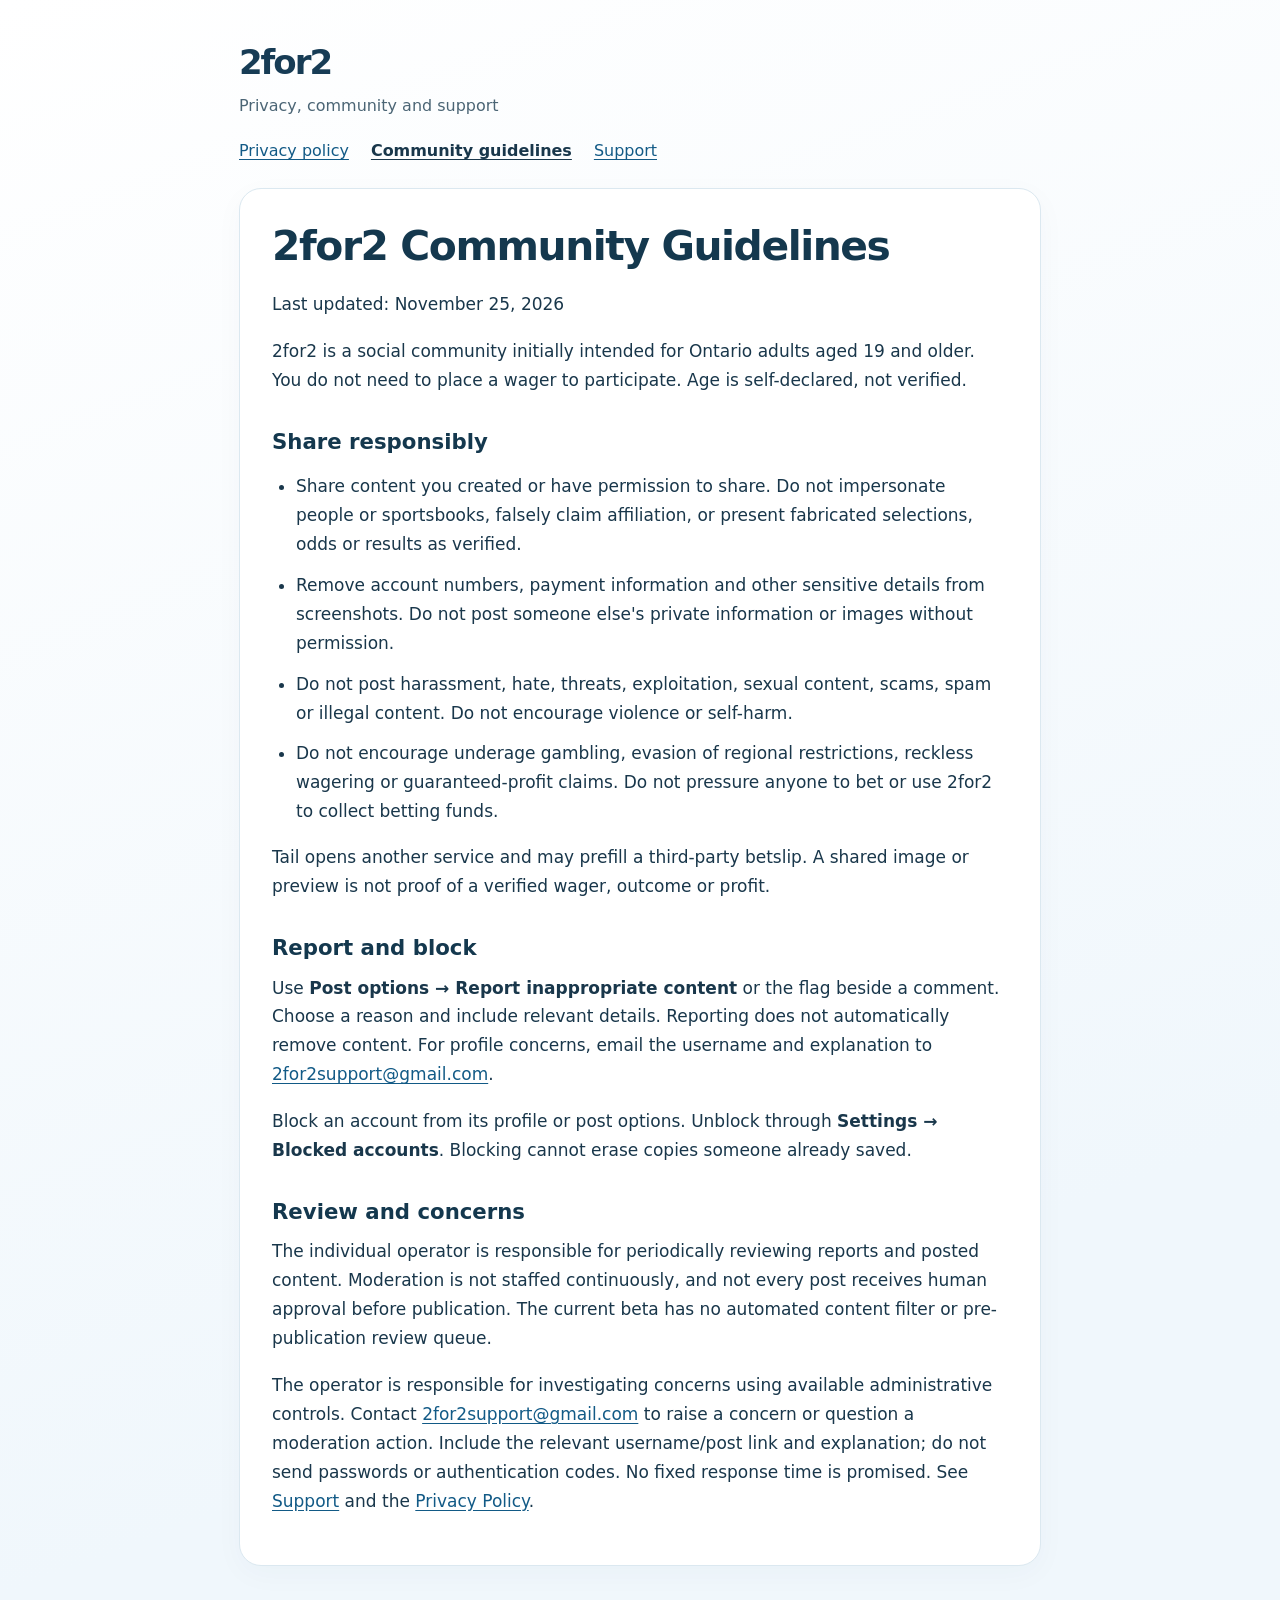
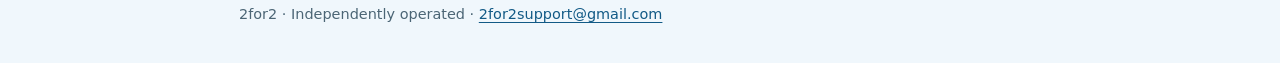
==== guidelines.html @ 6daa9891 "Publish approved 2for2 privacy, guidelines and support pages" ====
<!doctype html>
<html lang="en"><head><meta charset="utf-8"><meta name="viewport" content="width=device-width,initial-scale=1"><meta name="robots" content="noindex,follow"><meta name="referrer" content="no-referrer"><meta http-equiv="Content-Security-Policy" content="default-src 'none'; style-src 'self'; script-src 'none'; connect-src 'none'; img-src 'none'; base-uri 'none'; form-action 'none'"><title>2for2 — Community guidelines</title><link rel="stylesheet" href="styles.css"></head><body><a class="skip" href="#main">Skip to content</a><header class="site-header"><a class="brand" href="index.html" aria-label="2for2 information pages">2for2</a><p class="tagline">Privacy, community and support</p><nav aria-label="Policy pages"><a href="privacy.html">Privacy policy</a><a href="guidelines.html" aria-current="page">Community guidelines</a><a href="support.html">Support</a></nav></header><main id="main"><article><h1>2for2 Community Guidelines</h1>
<p>Last updated: November 25, 2026</p>
<p>2for2 is a social community initially intended for Ontario adults aged 19 and older. You do not need to place a wager to participate. Age is self-declared, not verified.</p>
<h2>Share responsibly</h2>
<ul><li>Share content you created or have permission to share. Do not impersonate people or sportsbooks, falsely claim affiliation, or present fabricated selections, odds or results as verified.</li><li>Remove account numbers, payment information and other sensitive details from screenshots. Do not post someone else&#39;s private information or images without permission.</li><li>Do not post harassment, hate, threats, exploitation, sexual content, scams, spam or illegal content. Do not encourage violence or self-harm.</li><li>Do not encourage underage gambling, evasion of regional restrictions, reckless wagering or guaranteed-profit claims. Do not pressure anyone to bet or use 2for2 to collect betting funds.</li></ul>
<p>Tail opens another service and may prefill a third-party betslip. A shared image or preview is not proof of a verified wager, outcome or profit.</p>
<h2>Report and block</h2>
<p>Use <strong>Post options → Report inappropriate content</strong> or the flag beside a comment. Choose a reason and include relevant details. Reporting does not automatically remove content. For profile concerns, email the username and explanation to <a href="mailto:2for2support@gmail.com">2for2support@gmail.com</a>.</p>
<p>Block an account from its profile or post options. Unblock through <strong>Settings → Blocked accounts</strong>. Blocking cannot erase copies someone already saved.</p>
<h2>Review and concerns</h2>
<p>The individual operator is responsible for periodically reviewing reports and posted content. Moderation is not staffed continuously, and not every post receives human approval before publication. The current beta has no automated content filter or pre-publication review queue.</p>
<p>The operator is responsible for investigating concerns using available administrative controls. Contact <a href="mailto:2for2support@gmail.com">2for2support@gmail.com</a> to raise a concern or question a moderation action. Include the relevant username/post link and explanation; do not send passwords or authentication codes. No fixed response time is promised. See <a href="support.html">Support</a> and the <a href="privacy.html">Privacy Policy</a>.</p></article></main><footer><p>2for2 · Independently operated · <a href="mailto:2for2support@gmail.com">2for2support@gmail.com</a></p></footer></body></html>
---- styles.css ----
:root{color-scheme:light;font-family:system-ui,-apple-system,BlinkMacSystemFont,"Segoe UI",sans-serif;color:#19374b;background:#f3f8fc;font-size:17px;line-height:1.7}*{box-sizing:border-box}body{margin:0;background:linear-gradient(160deg,#fff 0%,#f0f7fc 75%);min-height:100vh}a{color:#125a86;text-underline-offset:.2em;overflow-wrap:anywhere}a:hover{color:#073756}a:focus-visible{outline:3px solid #247fb5;outline-offset:5px;border-radius:3px}.skip{position:absolute;left:16px;top:-100px;background:#fff;padding:8px;z-index:1}.skip:focus{top:12px}.site-header,main,footer{max-width:850px;margin:auto;padding:24px}.site-header{padding-top:34px;padding-bottom:16px}.brand{font-size:2rem;font-weight:800;letter-spacing:-.06em;text-decoration:none;color:#173c55}.tagline{margin:0 0 18px;color:#4b6575;font-size:.94rem}nav{display:flex;gap:10px 22px;flex-wrap:wrap}nav a{font-size:.94rem}nav a[aria-current=page]{font-weight:700;color:#19374b}main{padding-top:8px}article{background:#fff;border:1px solid #dbe8f0;border-radius:22px;padding:32px;box-shadow:0 8px 30px #284f6b08}h1,h2,h3{line-height:1.25;color:#14384e;overflow-wrap:anywhere}h1{font-size:clamp(1.8rem,4vw,2.4rem);margin:0 0 18px;letter-spacing:-.035em}h2{font-size:1.25rem;margin:34px 0 12px}p{margin:0 0 18px}li{margin-bottom:12px}ul{padding-left:24px}footer{color:#4b6575;font-size:.85rem;padding-top:12px;padding-bottom:36px}footer p{margin:0}.page-links{list-style:none;padding:0}.page-links li{padding:16px 0;border-top:1px solid #e1ebf2}.page-links a{font-weight:650}@media(max-width:540px){.site-header,main,footer{padding-left:16px;padding-right:16px}article{padding:24px 20px;border-radius:18px}.site-header{padding-top:22px}nav{gap:10px 16px}body{font-size:16px}}
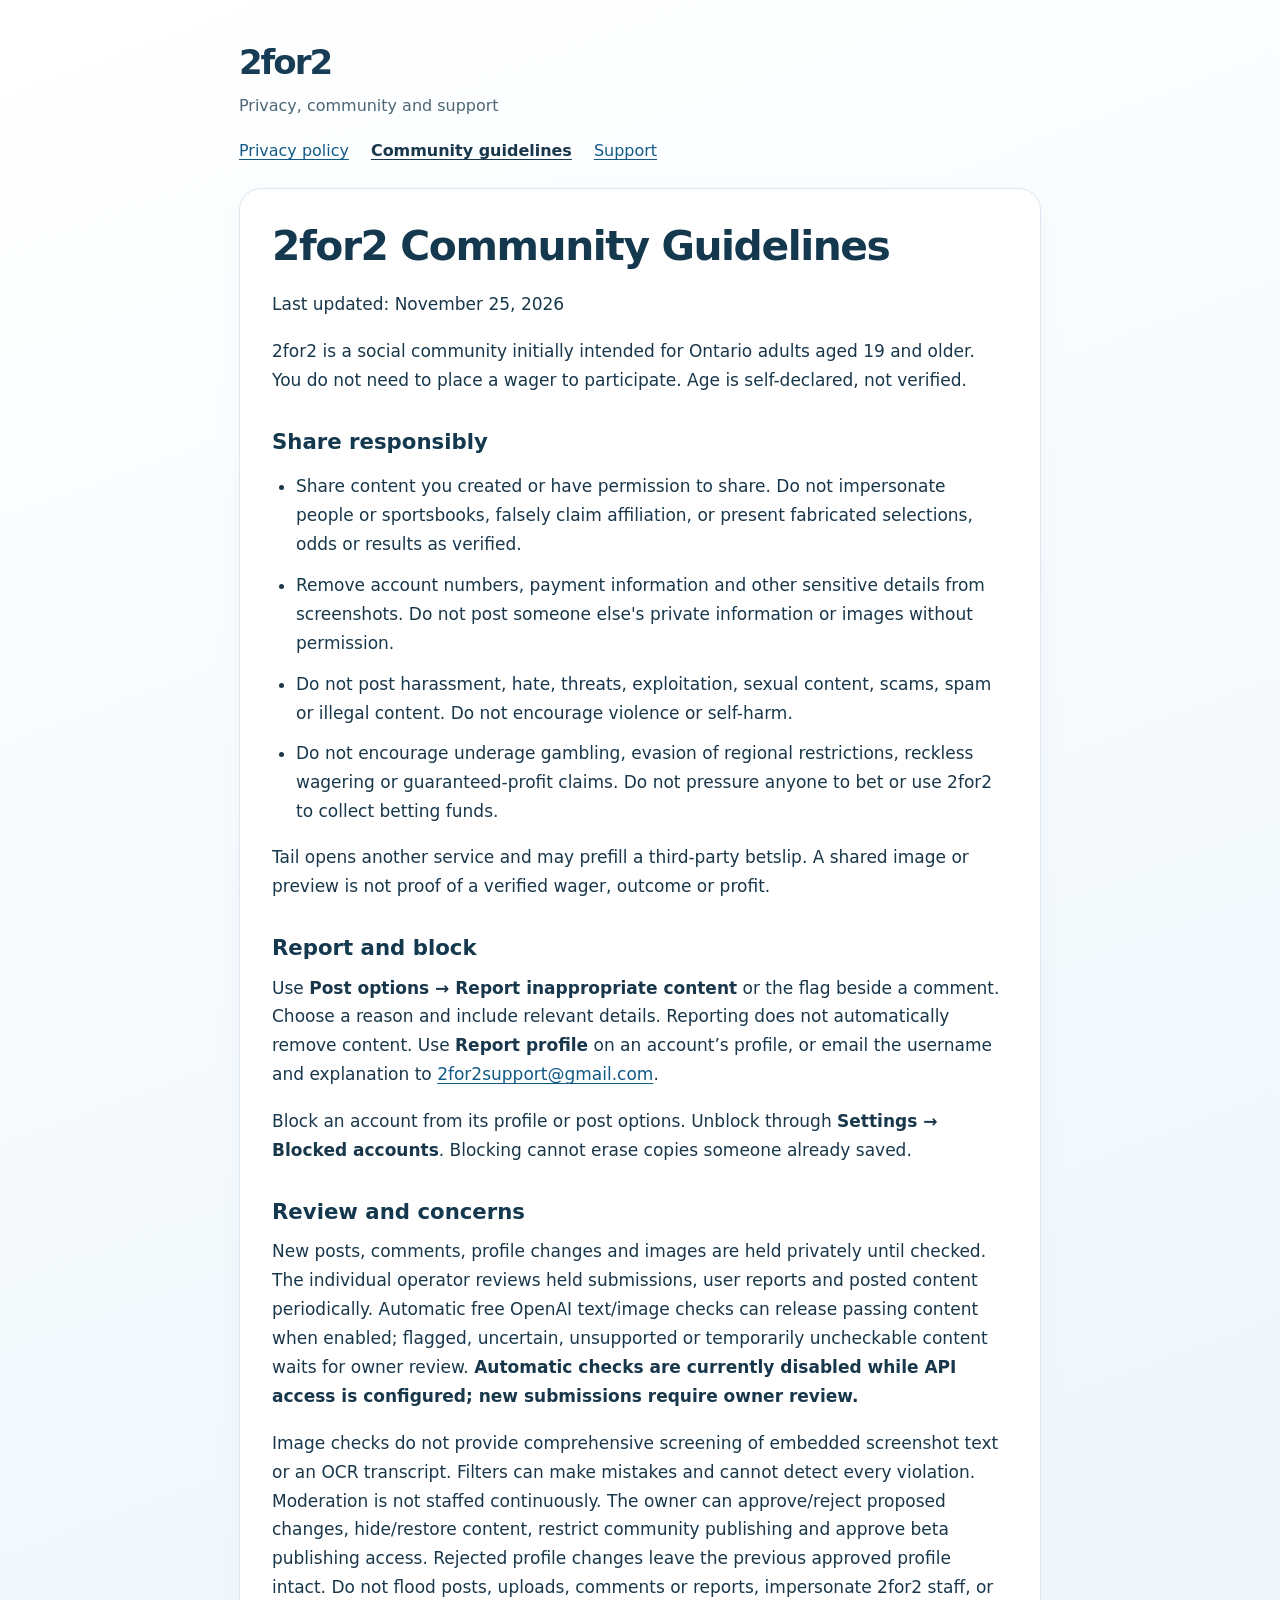
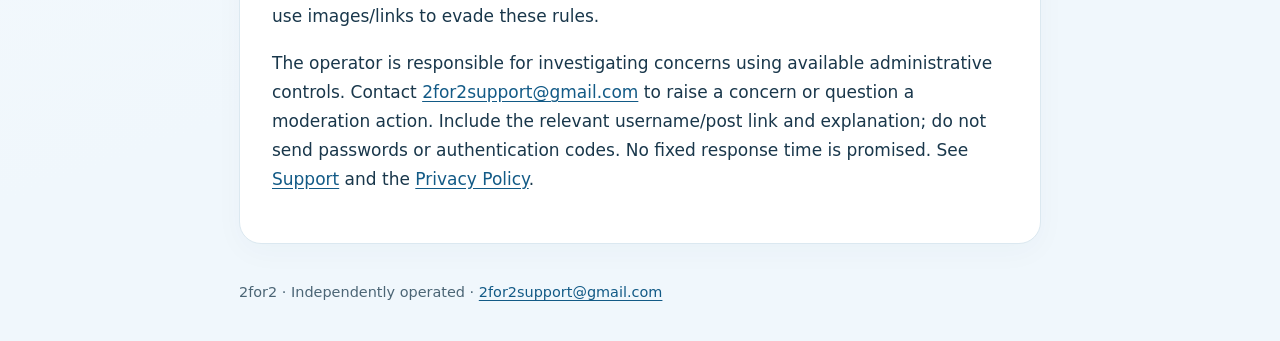
==== commit 4c1cc819: "Disclose deployed private moderation and optional free OpenAI screening" ====
--- a/guidelines.html
+++ b/guidelines.html
@@ -6,8 +6,9 @@
 <ul><li>Share content you created or have permission to share. Do not impersonate people or sportsbooks, falsely claim affiliation, or present fabricated selections, odds or results as verified.</li><li>Remove account numbers, payment information and other sensitive details from screenshots. Do not post someone else&#39;s private information or images without permission.</li><li>Do not post harassment, hate, threats, exploitation, sexual content, scams, spam or illegal content. Do not encourage violence or self-harm.</li><li>Do not encourage underage gambling, evasion of regional restrictions, reckless wagering or guaranteed-profit claims. Do not pressure anyone to bet or use 2for2 to collect betting funds.</li></ul>
 <p>Tail opens another service and may prefill a third-party betslip. A shared image or preview is not proof of a verified wager, outcome or profit.</p>
 <h2>Report and block</h2>
-<p>Use <strong>Post options → Report inappropriate content</strong> or the flag beside a comment. Choose a reason and include relevant details. Reporting does not automatically remove content. For profile concerns, email the username and explanation to <a href="mailto:2for2support@gmail.com">2for2support@gmail.com</a>.</p>
+<p>Use <strong>Post options → Report inappropriate content</strong> or the flag beside a comment. Choose a reason and include relevant details. Reporting does not automatically remove content. Use <strong>Report profile</strong> on an account’s profile, or email the username and explanation to <a href="mailto:2for2support@gmail.com">2for2support@gmail.com</a>.</p>
 <p>Block an account from its profile or post options. Unblock through <strong>Settings → Blocked accounts</strong>. Blocking cannot erase copies someone already saved.</p>
 <h2>Review and concerns</h2>
-<p>The individual operator is responsible for periodically reviewing reports and posted content. Moderation is not staffed continuously, and not every post receives human approval before publication. The current beta has no automated content filter or pre-publication review queue.</p>
+<p>New posts, comments, profile changes and images are held privately until checked. The individual operator reviews held submissions, user reports and posted content periodically. Automatic free OpenAI text/image checks can release passing content when enabled; flagged, uncertain, unsupported or temporarily uncheckable content waits for owner review. <strong>Automatic checks are currently disabled while API access is configured; new submissions require owner review.</strong></p>
+<p>Image checks do not provide comprehensive screening of embedded screenshot text or an OCR transcript. Filters can make mistakes and cannot detect every violation. Moderation is not staffed continuously. The owner can approve/reject proposed changes, hide/restore content, restrict community publishing and approve beta publishing access. Rejected profile changes leave the previous approved profile intact. Do not flood posts, uploads, comments or reports, impersonate 2for2 staff, or use images/links to evade these rules.</p>
 <p>The operator is responsible for investigating concerns using available administrative controls. Contact <a href="mailto:2for2support@gmail.com">2for2support@gmail.com</a> to raise a concern or question a moderation action. Include the relevant username/post link and explanation; do not send passwords or authentication codes. No fixed response time is promised. See <a href="support.html">Support</a> and the <a href="privacy.html">Privacy Policy</a>.</p></article></main><footer><p>2for2 · Independently operated · <a href="mailto:2for2support@gmail.com">2for2support@gmail.com</a></p></footer></body></html>
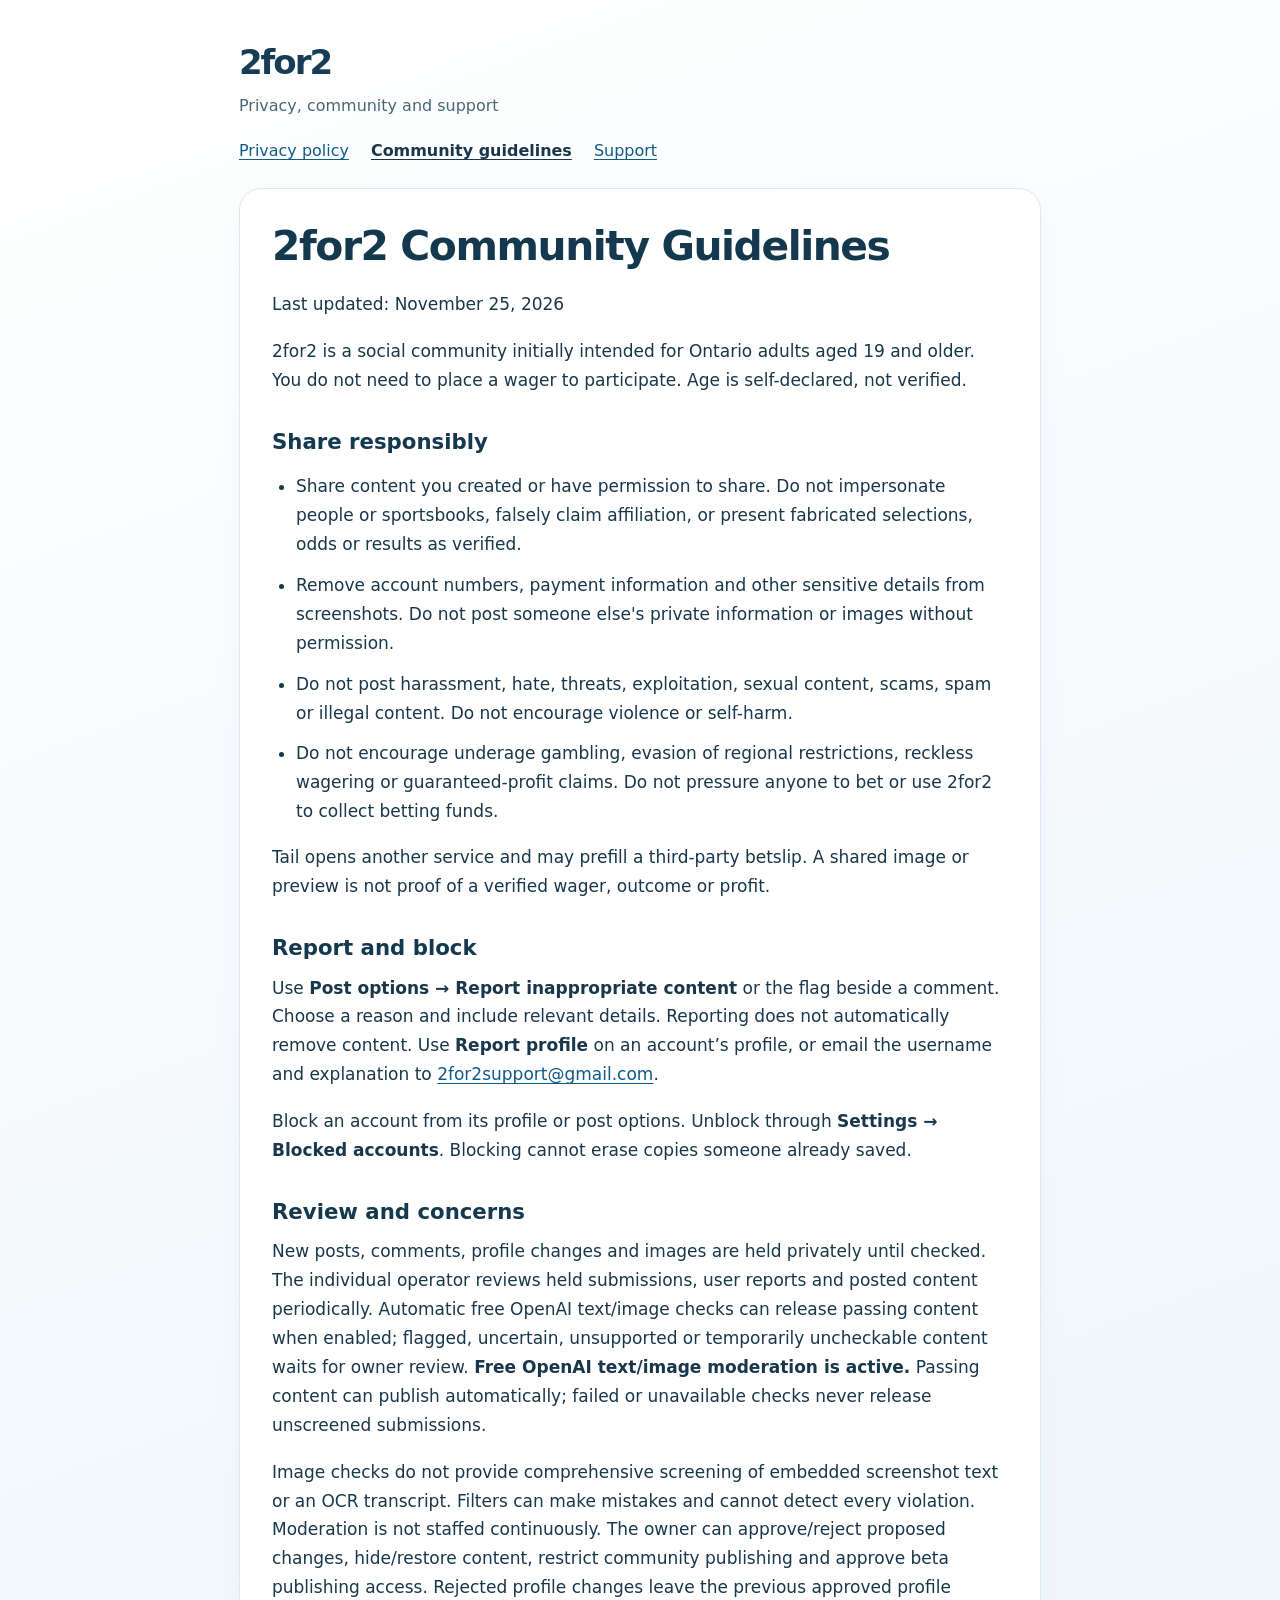
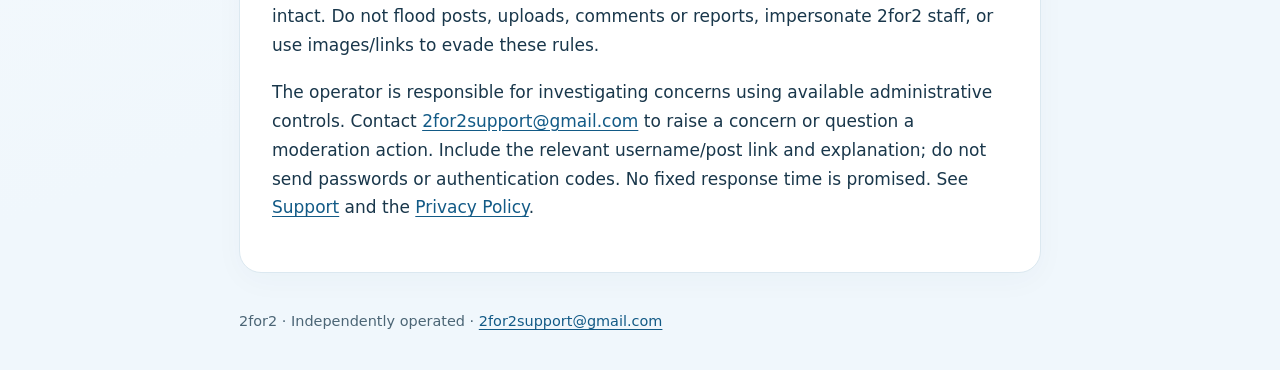
==== commit cb545b01: "Confirm active free OpenAI moderation and document image coverage limits" ====
--- a/guidelines.html
+++ b/guidelines.html
@@ -9,6 +9,6 @@
 <p>Use <strong>Post options → Report inappropriate content</strong> or the flag beside a comment. Choose a reason and include relevant details. Reporting does not automatically remove content. Use <strong>Report profile</strong> on an account’s profile, or email the username and explanation to <a href="mailto:2for2support@gmail.com">2for2support@gmail.com</a>.</p>
 <p>Block an account from its profile or post options. Unblock through <strong>Settings → Blocked accounts</strong>. Blocking cannot erase copies someone already saved.</p>
 <h2>Review and concerns</h2>
-<p>New posts, comments, profile changes and images are held privately until checked. The individual operator reviews held submissions, user reports and posted content periodically. Automatic free OpenAI text/image checks can release passing content when enabled; flagged, uncertain, unsupported or temporarily uncheckable content waits for owner review. <strong>Automatic checks are currently disabled while API access is configured; new submissions require owner review.</strong></p>
+<p>New posts, comments, profile changes and images are held privately until checked. The individual operator reviews held submissions, user reports and posted content periodically. Automatic free OpenAI text/image checks can release passing content when enabled; flagged, uncertain, unsupported or temporarily uncheckable content waits for owner review. <strong>Free OpenAI text/image moderation is active.</strong> Passing content can publish automatically; failed or unavailable checks never release unscreened submissions.</p>
 <p>Image checks do not provide comprehensive screening of embedded screenshot text or an OCR transcript. Filters can make mistakes and cannot detect every violation. Moderation is not staffed continuously. The owner can approve/reject proposed changes, hide/restore content, restrict community publishing and approve beta publishing access. Rejected profile changes leave the previous approved profile intact. Do not flood posts, uploads, comments or reports, impersonate 2for2 staff, or use images/links to evade these rules.</p>
 <p>The operator is responsible for investigating concerns using available administrative controls. Contact <a href="mailto:2for2support@gmail.com">2for2support@gmail.com</a> to raise a concern or question a moderation action. Include the relevant username/post link and explanation; do not send passwords or authentication codes. No fixed response time is promised. See <a href="support.html">Support</a> and the <a href="privacy.html">Privacy Policy</a>.</p></article></main><footer><p>2for2 · Independently operated · <a href="mailto:2for2support@gmail.com">2for2support@gmail.com</a></p></footer></body></html>
